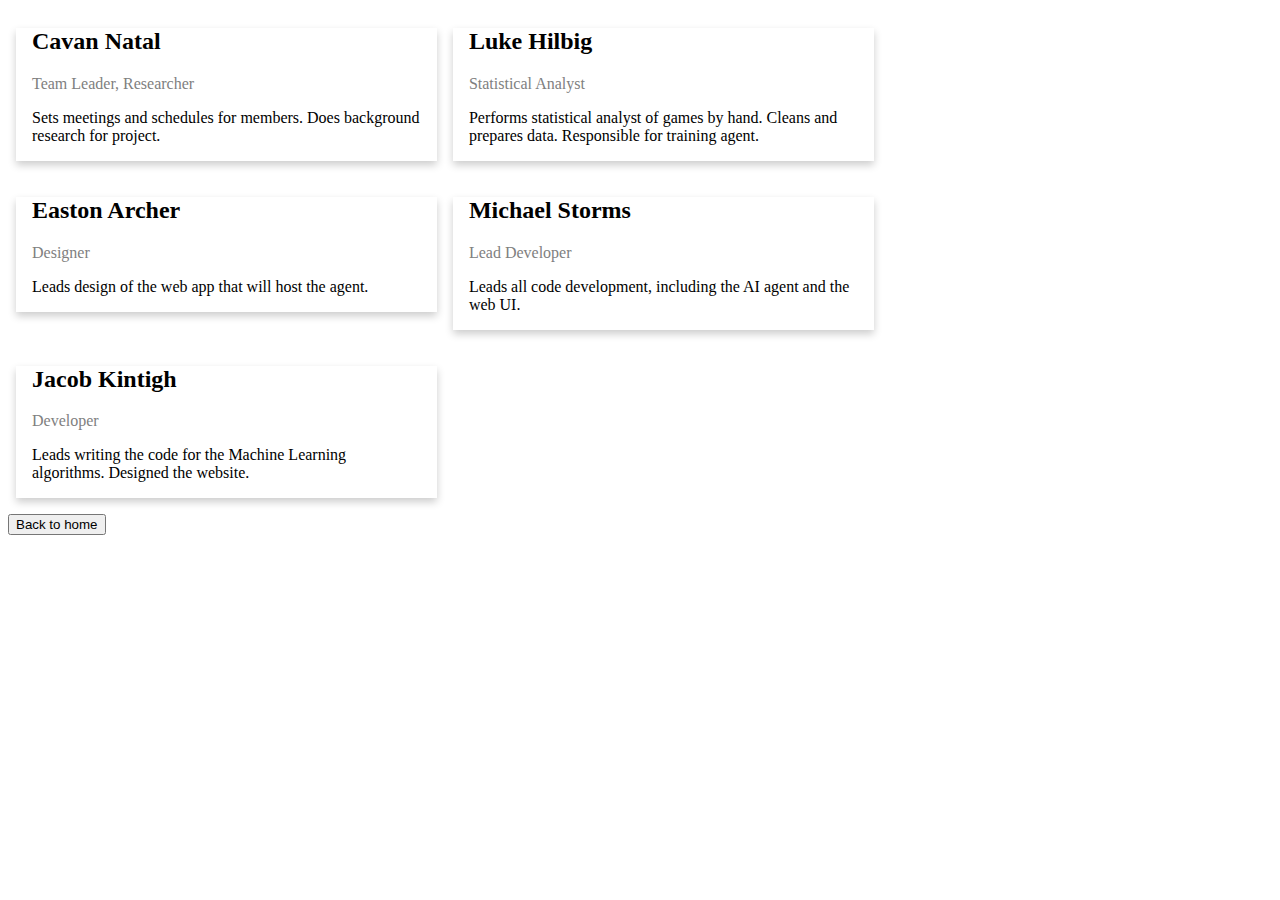
==== profile.html @ c6ad7a6a "Hosted on github!" ====
<!DOCTYPE html>
<html lang="en">
<head>
    <meta charset="UTF-8">
    <meta name="viewport" content="width=device-width, initial-scale=1.0">
    <title>Meet The Team</title>
    <link rel="stylesheet" href="profile.css">
</head>
<body>
    <div class="row">
        <div class="column">
          <div class="card">
            <div class="container">
              <h2>Cavan Natal</h2>
              <p class="title">Team Leader, Researcher</p>
              <p>Sets meetings and schedules for members. Does background research for project.</p>
            </div>
          </div>
        </div>
      
        <div class="column">
          <div class="card">
            <div class="container">
              <h2>Luke Hilbig</h2>
              <p class="title">Statistical Analyst</p>
              <p>Performs statistical analyst of games by hand. Cleans and prepares data. Responsible for training agent.</p>
            </div>
          </div>
        </div>
      
        <div class="column">
          <div class="card">
            <div class="container">
              <h2>Easton Archer</h2>
              <p class="title">Designer</p>
              <p>Leads design of the web app that will host the agent.</p>
            </div>
          </div>
        </div>
      <div class="column">
        <div class="card">
          <div class="container">
            <h2>Michael Storms</h2>
            <p class="title">Lead Developer</p>
            <p>Leads all code development, including the AI agent and the web UI.</p>
          </div>
        </div>
      </div>
    <div class="column">
        <div class="card">
          <div class="container">
            <h2>Jacob Kintigh</h2>
            <p class="title">Developer</p>
            <p>Leads writing the code for the Machine Learning algorithms. Designed the website.</p>
          </div>
        </div>
      </div>
    </div>

    <button type = "button" onclick="profile()">Back to home</button><br><br>
    
</body>

<script>
    function profile(){
        window.location.href="index.html"
    }</script>
</html>
---- profile.css ----
/* Three columns side by side */
.column {
    float: left;
    width: 33.3%;
    margin-bottom: 16px;
    padding: 0 8px;
  }
  
  /* Display the columns below each other instead of side by side on small screens */
  @media screen and (max-width: 650px) {
    .column {
      width: 100%;
      display: block;
    }
  }
  
  /* Add some shadows to create a card effect */
  .card {
    box-shadow: 0 4px 8px 0 rgba(0, 0, 0, 0.2);
  }
  
  /* Some left and right padding inside the container */
  .container {
    padding: 0 16px;
  }
  
  /* Clear floats */
  .container::after, .row::after {
    content: "";
    clear: both;
    display: table;
  }
  
  .title {
    color: grey;
  }
  
  .button {
    border: none;
    outline: 0;
    display: inline-block;
    padding: 8px;
    color: white;
    background-color: #000;
    text-align: center;
    cursor: pointer;
    width: 100%;
  }
  
  .button:hover {
    background-color: #555;
  }
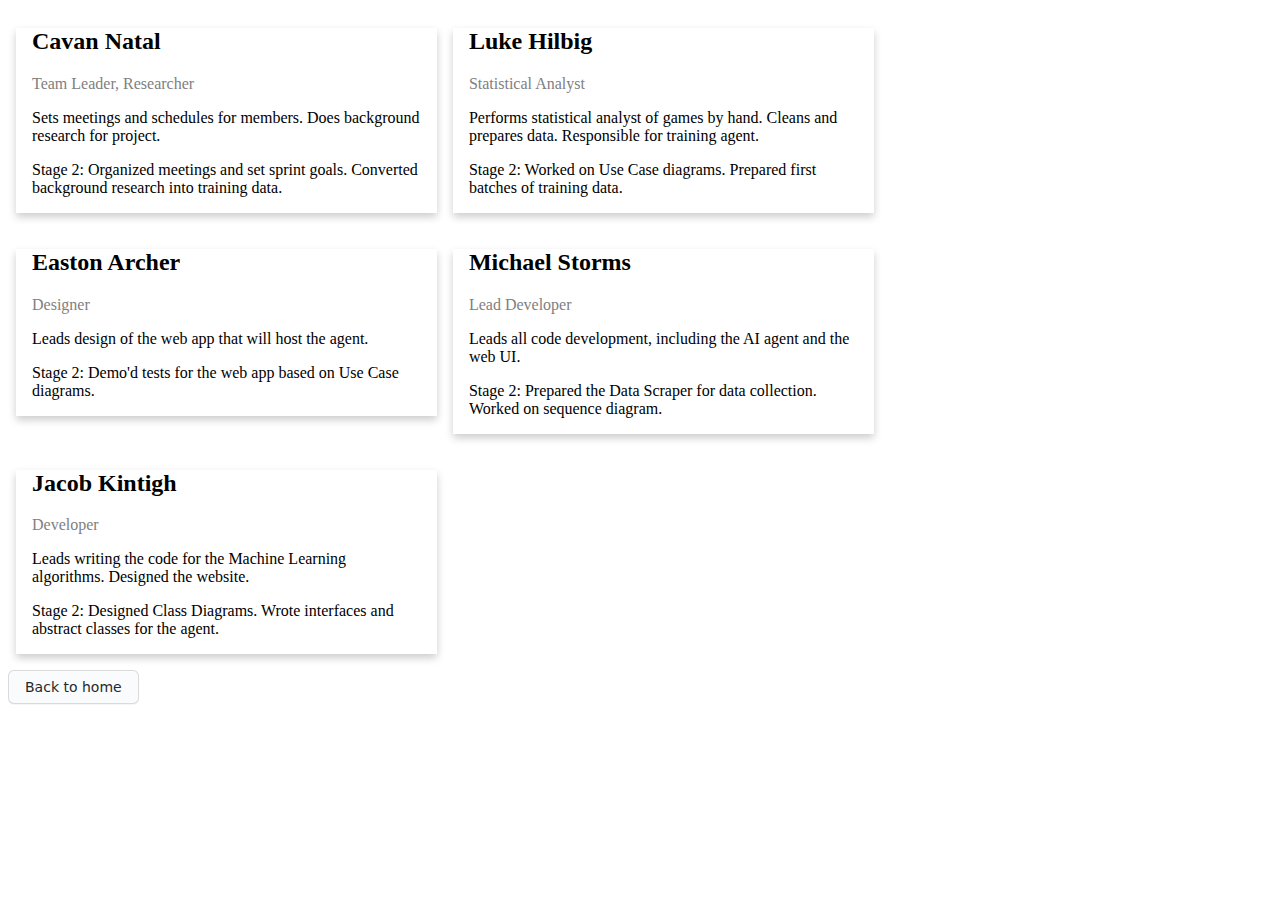
==== commit 1febf879: "Update profile.html" ====
--- a/profile.html
+++ b/profile.html
@@ -14,6 +14,7 @@
               <h2>Cavan Natal</h2>
               <p class="title">Team Leader, Researcher</p>
               <p>Sets meetings and schedules for members. Does background research for project.</p>
+              <p>Stage 2: Organized meetings and set sprint goals. Converted background research into training data.</p>
             </div>
           </div>
         </div>
@@ -24,6 +25,7 @@
               <h2>Luke Hilbig</h2>
               <p class="title">Statistical Analyst</p>
               <p>Performs statistical analyst of games by hand. Cleans and prepares data. Responsible for training agent.</p>
+              <p>Stage 2: Worked on Use Case diagrams. Prepared first batches of training data.</p>
             </div>
           </div>
         </div>
@@ -34,6 +36,7 @@
               <h2>Easton Archer</h2>
               <p class="title">Designer</p>
               <p>Leads design of the web app that will host the agent.</p>
+              <p>Stage 2: Demo'd tests for the web app based on Use Case diagrams.</p>
             </div>
           </div>
         </div>
@@ -42,7 +45,8 @@
           <div class="container">
             <h2>Michael Storms</h2>
             <p class="title">Lead Developer</p>
-            <p>Leads all code development, including the AI agent and the web UI.</p>
+            <p>Leads all code development, including the AI agent and the web UI.</p>  
+            <p>Stage 2: Prepared the Data Scraper for data collection. Worked on sequence diagram.</p>
           </div>
         </div>
       </div>
@@ -52,6 +56,7 @@
             <h2>Jacob Kintigh</h2>
             <p class="title">Developer</p>
             <p>Leads writing the code for the Machine Learning algorithms. Designed the website.</p>
+            <p>Stage 2: Designed Class Diagrams. Wrote interfaces and abstract classes for the agent.</p>
           </div>
         </div>
       </div>
@@ -65,4 +70,4 @@
     function profile(){
         window.location.href="index.html"
     }</script>
-</html>+</html>
--- a/profile.css
+++ b/profile.css
@@ -35,20 +35,61 @@
     color: grey;
   }
   
-  .button {
-    border: none;
-    outline: 0;
-    display: inline-block;
-    padding: 8px;
-    color: white;
-    background-color: #000;
-    text-align: center;
-    cursor: pointer;
-    width: 100%;
-  }
+button {
+        appearance: none;
+        background-color: #FAFBFC;
+        border: 1px solid rgba(27, 31, 35, 0.15);
+        border-radius: 6px;
+        box-shadow: rgba(27, 31, 35, 0.04) 0 1px 0, rgba(255, 255, 255, 0.25) 0 1px 0 inset;
+        box-sizing: border-box;
+        color: #24292E;
+        cursor: pointer;
+        display: inline-block;
+        font-family: -apple-system, system-ui, "Segoe UI", Helvetica, Arial, sans-serif, "Apple Color Emoji", "Segoe UI Emoji";
+        font-size: 14px;
+        font-weight: 500;
+        line-height: 20px;
+        list-style: none;
+        padding: 6px 16px;
+        position: relative;
+        transition: background-color 0.2s cubic-bezier(0.3, 0, 0.5, 1);
+        user-select: none;
+        -webkit-user-select: none;
+        touch-action: manipulation;
+        vertical-align: middle;
+        white-space: nowrap;
+        word-wrap: break-word;
+      }
+      
+      button:hover {
+        background-color: #F3F4F6;
+        text-decoration: none;
+        transition-duration: 0.1s;
+      }
+      
+      button:disabled {
+        background-color: #FAFBFC;
+        border-color: rgba(27, 31, 35, 0.15);
+        color: #959DA5;
+        cursor: default;
+      }
+      
+      button:active {
+        background-color: #EDEFF2;
+        box-shadow: rgba(225, 228, 232, 0.2) 0 1px 0 inset;
+        transition: none 0s;
+      }
+      
+      button:focus {
+        outline: 1px transparent;
+      }
+      
+      button:before {
+        display: none;
+      }
+      
+      button:-webkit-details-marker {
+        display: none;
+      }
+
   
-  .button:hover {
-    background-color: #555;
-  }
-
-  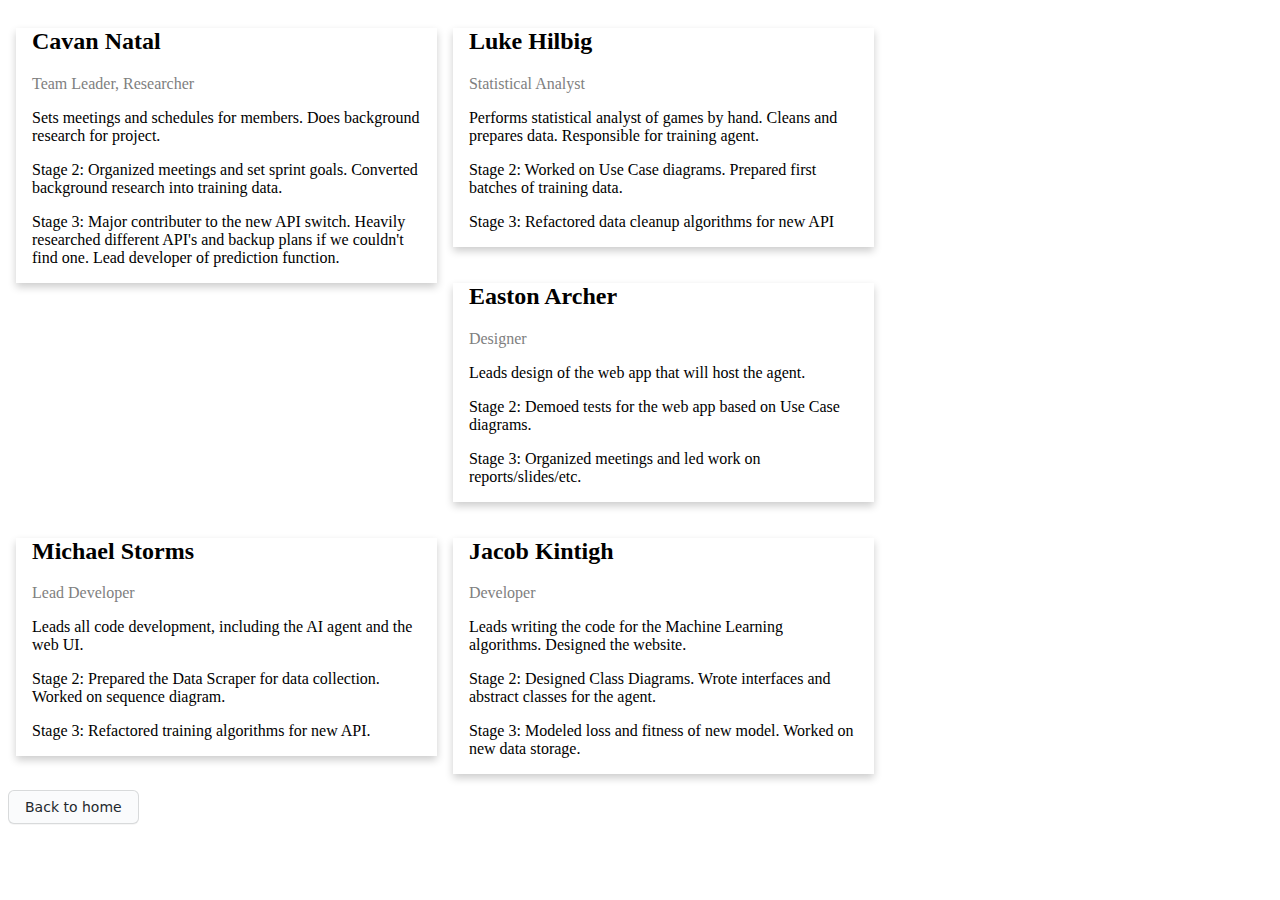
==== commit 3430d08e: "Update profile.html" ====
--- a/profile.html
+++ b/profile.html
@@ -15,6 +15,7 @@
               <p class="title">Team Leader, Researcher</p>
               <p>Sets meetings and schedules for members. Does background research for project.</p>
               <p>Stage 2: Organized meetings and set sprint goals. Converted background research into training data.</p>
+              <p>Stage 3: Major contributer to the new API switch. Heavily researched different API's and backup plans if we couldn't find one. Lead developer of prediction function.</p>
             </div>
           </div>
         </div>
@@ -26,6 +27,7 @@
               <p class="title">Statistical Analyst</p>
               <p>Performs statistical analyst of games by hand. Cleans and prepares data. Responsible for training agent.</p>
               <p>Stage 2: Worked on Use Case diagrams. Prepared first batches of training data.</p>
+              <p>Stage 3: Refactored data cleanup algorithms for new API</p>
             </div>
           </div>
         </div>
@@ -36,7 +38,8 @@
               <h2>Easton Archer</h2>
               <p class="title">Designer</p>
               <p>Leads design of the web app that will host the agent.</p>
-              <p>Stage 2: Demo'd tests for the web app based on Use Case diagrams.</p>
+              <p>Stage 2: Demoed tests for the web app based on Use Case diagrams.</p>
+              <p>Stage 3: Organized meetings and led work on reports/slides/etc. </p>
             </div>
           </div>
         </div>
@@ -45,8 +48,9 @@
           <div class="container">
             <h2>Michael Storms</h2>
             <p class="title">Lead Developer</p>
-            <p>Leads all code development, including the AI agent and the web UI.</p>  
+            <p>Leads all code development, including the AI agent and the web UI.</p>
             <p>Stage 2: Prepared the Data Scraper for data collection. Worked on sequence diagram.</p>
+            <p>Stage 3: Refactored training algorithms for new API.</p>
           </div>
         </div>
       </div>
@@ -57,6 +61,7 @@
             <p class="title">Developer</p>
             <p>Leads writing the code for the Machine Learning algorithms. Designed the website.</p>
             <p>Stage 2: Designed Class Diagrams. Wrote interfaces and abstract classes for the agent.</p>
+            <p>Stage 3: Modeled loss and fitness of new model. Worked on new data storage.</p>
           </div>
         </div>
       </div>
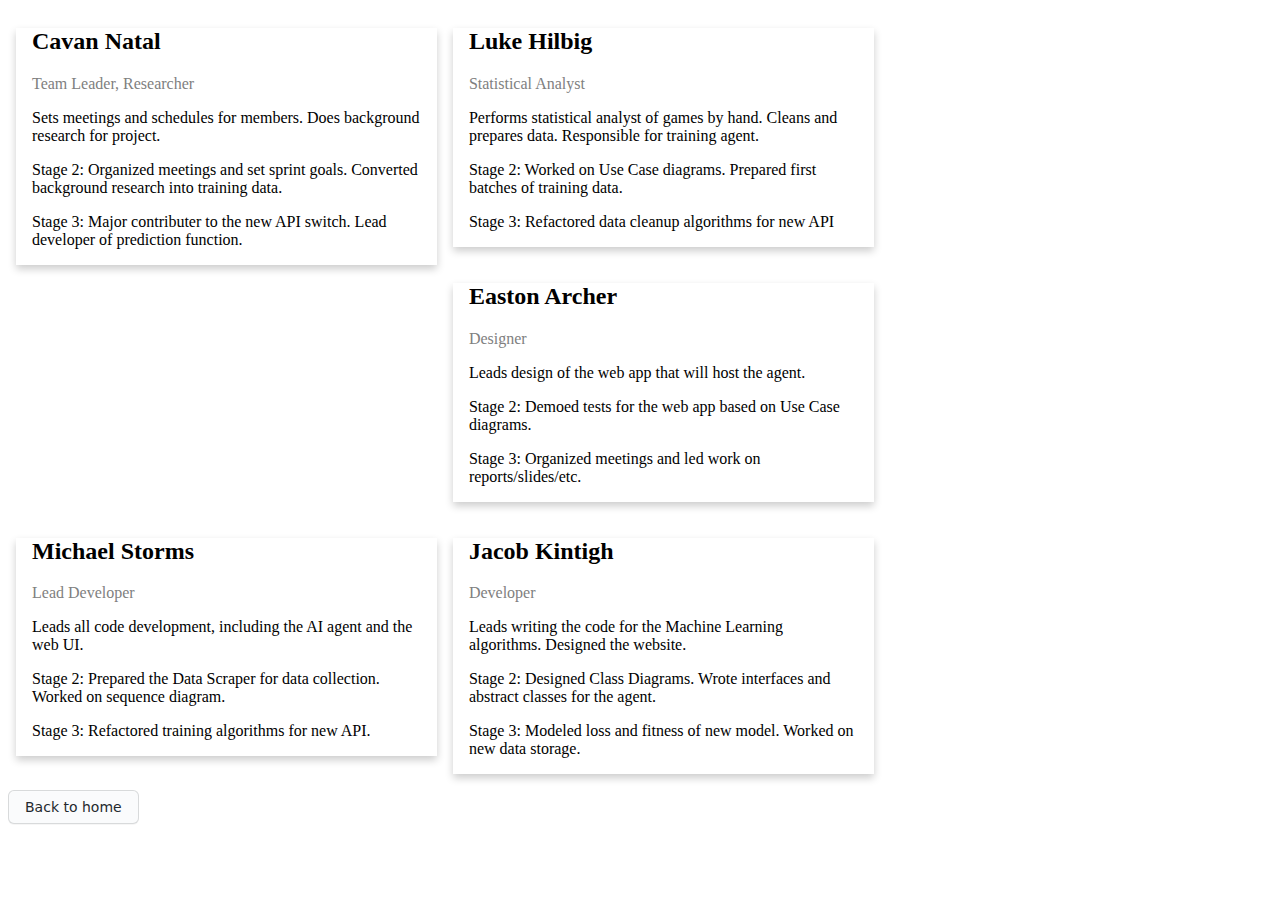
==== commit 553f2f8b: "Update profile.html" ====
--- a/profile.html
+++ b/profile.html
@@ -15,7 +15,7 @@
               <p class="title">Team Leader, Researcher</p>
               <p>Sets meetings and schedules for members. Does background research for project.</p>
               <p>Stage 2: Organized meetings and set sprint goals. Converted background research into training data.</p>
-              <p>Stage 3: Major contributer to the new API switch. Heavily researched different API's and backup plans if we couldn't find one. Lead developer of prediction function.</p>
+              <p>Stage 3: Major contributer to the new API switch. Lead developer of prediction function.</p>
             </div>
           </div>
         </div>
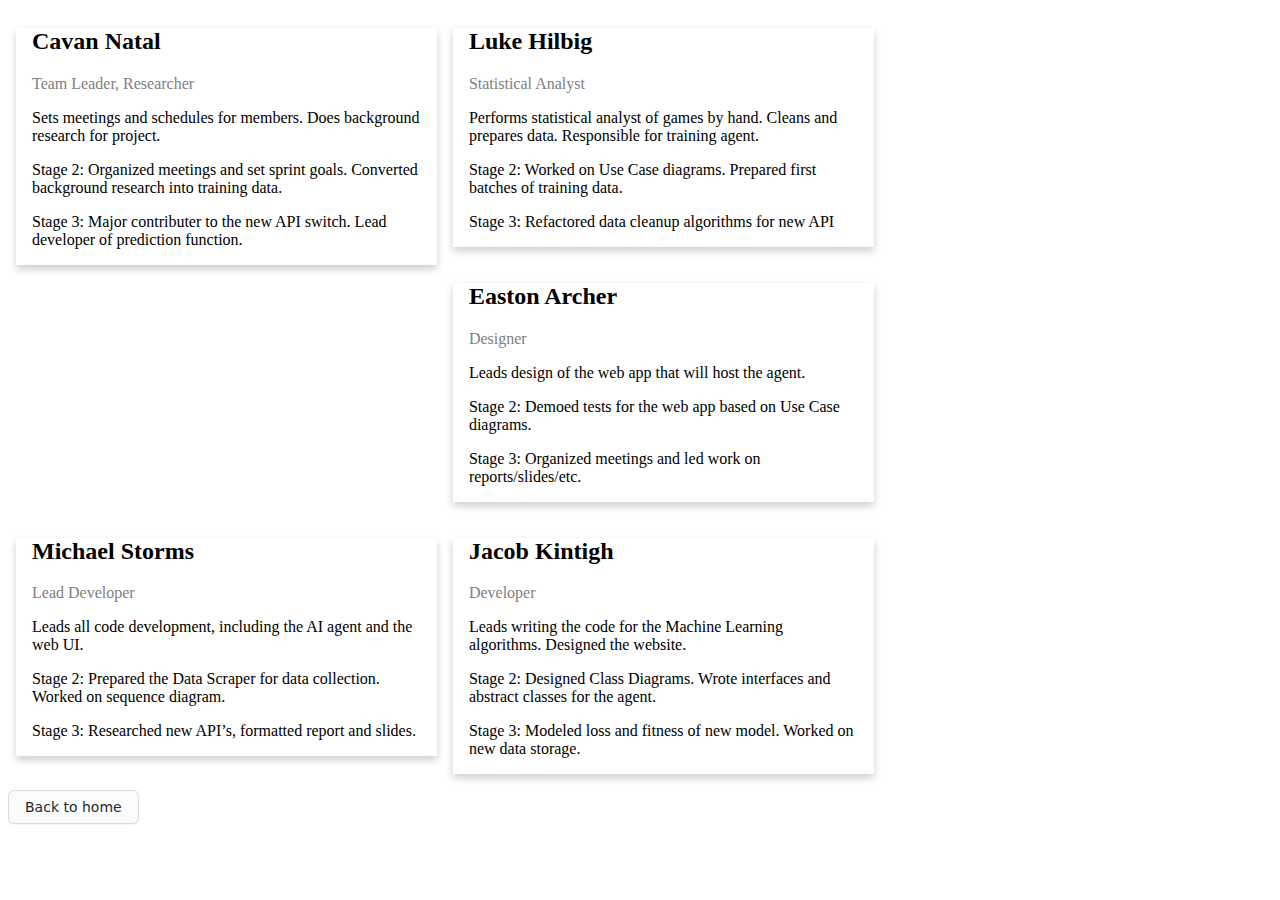
==== commit bcd90927: "Update profile.html" ====
--- a/profile.html
+++ b/profile.html
@@ -50,7 +50,7 @@
             <p class="title">Lead Developer</p>
             <p>Leads all code development, including the AI agent and the web UI.</p>
             <p>Stage 2: Prepared the Data Scraper for data collection. Worked on sequence diagram.</p>
-            <p>Stage 3: Refactored training algorithms for new API.</p>
+            <p>Stage 3: Researched new API’s, formatted report and slides.</p>
           </div>
         </div>
       </div>
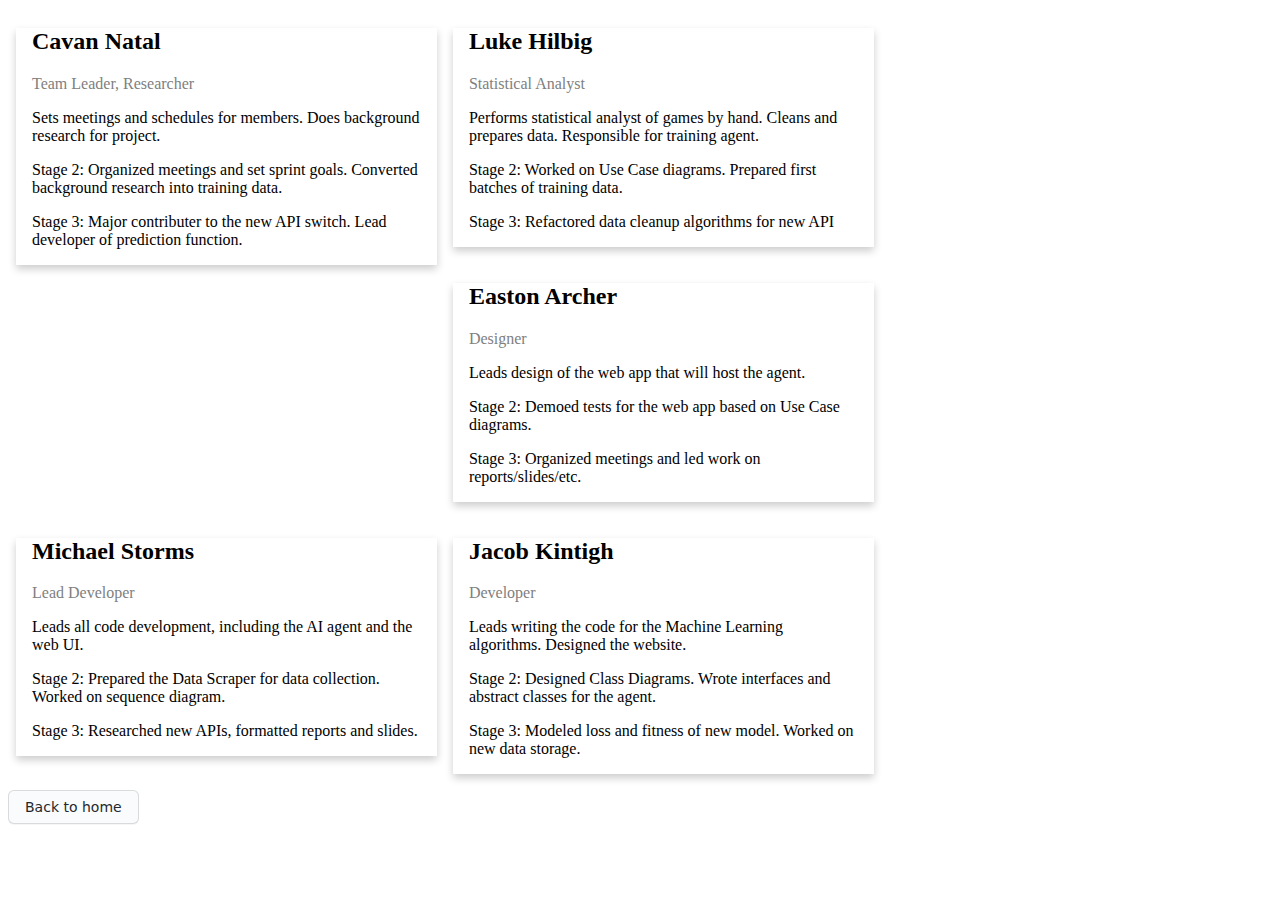
==== commit 9dcac799: "Update profile.html" ====
--- a/profile.html
+++ b/profile.html
@@ -50,7 +50,7 @@
             <p class="title">Lead Developer</p>
             <p>Leads all code development, including the AI agent and the web UI.</p>
             <p>Stage 2: Prepared the Data Scraper for data collection. Worked on sequence diagram.</p>
-            <p>Stage 3: Researched new API’s, formatted report and slides.</p>
+            <p>Stage 3: Researched new APIs, formatted reports and slides.</p>
           </div>
         </div>
       </div>
